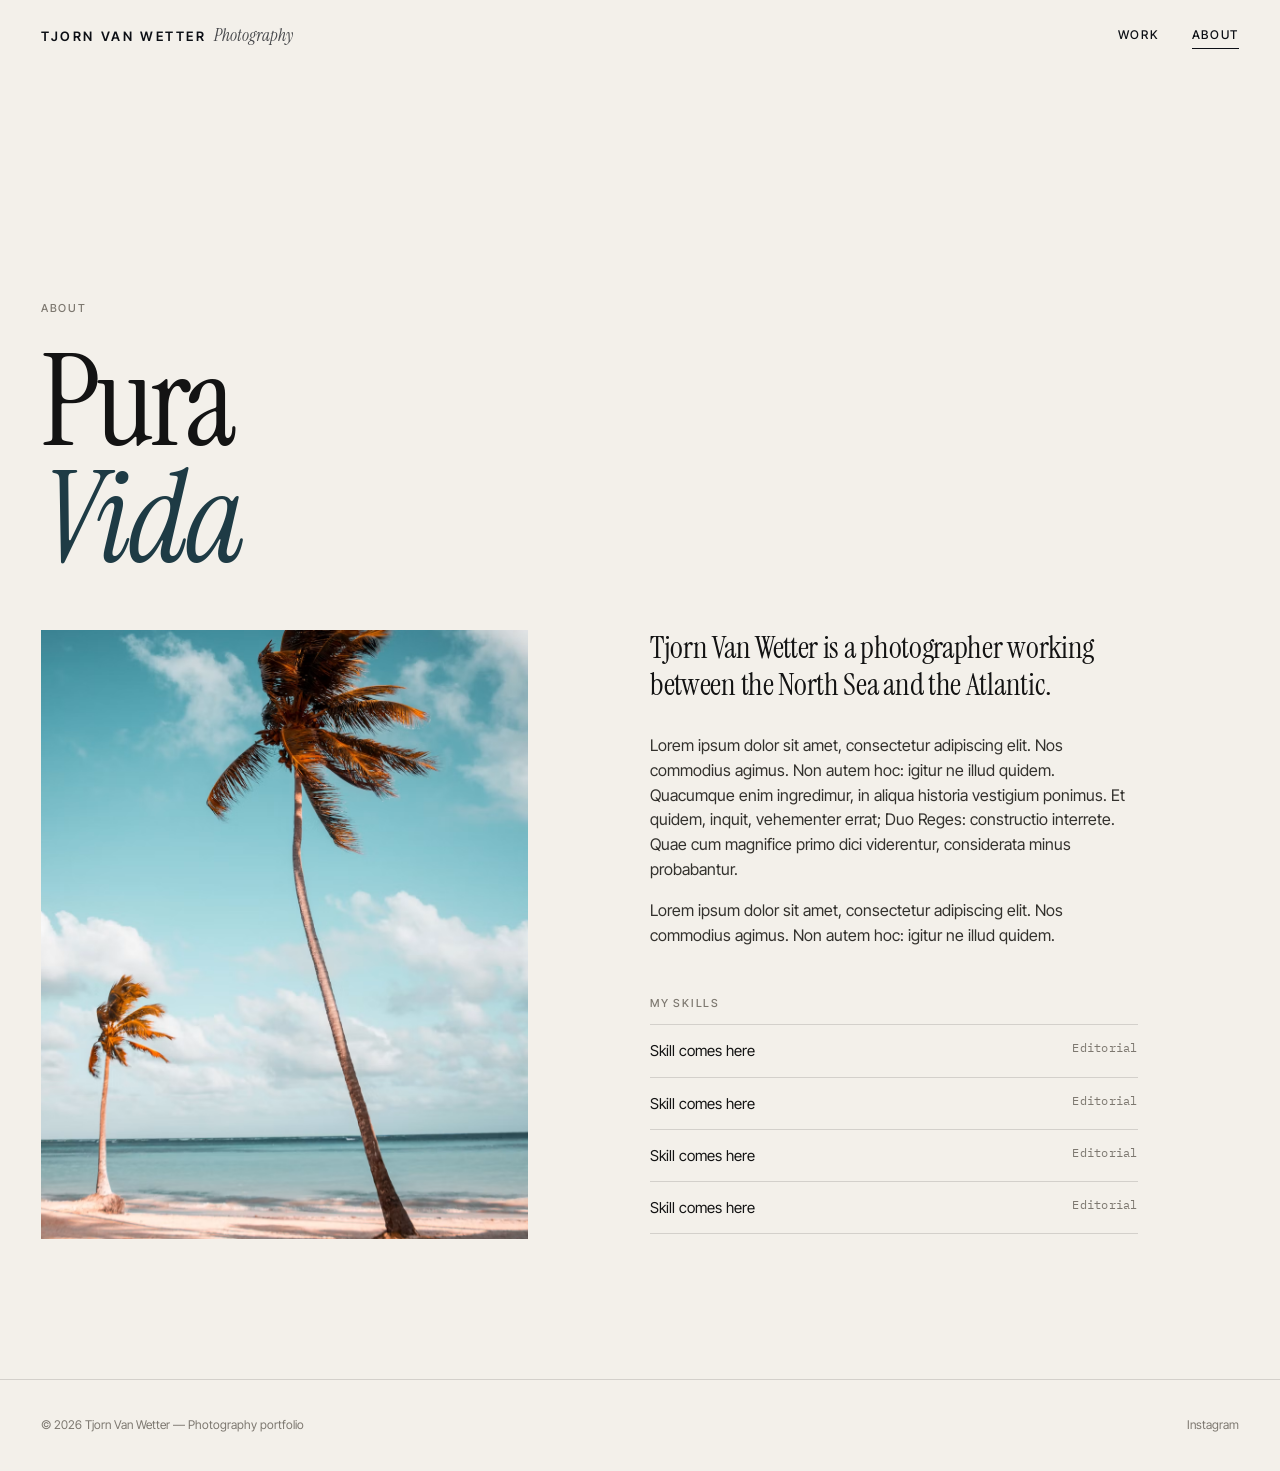
==== pages/about.html @ f1a939b2 "Add files via upload" ====
<!doctype html>
<html lang="en">
<head>
<title>About — Tjorn Van Wetter</title>
<meta charset="utf-8">
<meta name="viewport" content="width=device-width, initial-scale=1">
<link rel="preconnect" href="https://fonts.googleapis.com">
<link rel="preconnect" href="https://fonts.gstatic.com" crossorigin>
<link href="https://fonts.googleapis.com/css2?family=Instrument+Serif:ital@0;1&family=Inter+Tight:wght@400;500;600&family=IBM+Plex+Mono:wght@400&display=swap" rel="stylesheet">
<link rel="stylesheet" href="../css/style.css">
</head>
<body data-page="about">
<main class="main">
  <section class="hero hero--short">
    <p class="eyebrow reveal">About</p>
    <h1 class="title title--display split hero__title">Pura<br><em>Vida</em></h1>
  </section>
  <section class="section section--end about">
    <div class="about__portrait reveal">
      <div class="frame frame--full" data-parallax><img class="frame__img" src="../images/about/about.jpg" alt="Coastline at dusk" loading="lazy"></div>
    </div>
    <div class="about__text">
      <p class="lead lead--wide about__lead reveal">Tjorn Van Wetter is a photographer working between the North Sea and the Atlantic.</p>
      <p class="about__copy reveal">Lorem ipsum dolor sit amet, consectetur adipiscing elit. Nos commodius agimus. Non autem hoc: igitur ne illud quidem. Quacumque enim ingredimur, in aliqua historia vestigium ponimus. Et quidem, inquit, vehementer errat; Duo Reges:
      constructio interrete. Quae cum magnifice primo dici viderentur, considerata minus probabantur.</p>
      <p class="about__copy reveal">Lorem ipsum dolor sit amet, consectetur adipiscing elit. Nos commodius agimus. Non autem hoc: igitur ne illud quidem.</p>
      <div class="about__clients reveal">
        <div class="eyebrow about__label">My skills</div>
        <ul class="clients">
          <li class="clients__item"><span>Skill comes here</span><span class="meta">Editorial</span></li>
          <li class="clients__item"><span>Skill comes here</span><span class="meta">Editorial</span></li>
          <li class="clients__item"><span>Skill comes here</span><span class="meta">Editorial</span></li>
          <li class="clients__item"><span>Skill comes here</span><span class="meta">Editorial</span></li>
        </ul>
      </div>
      <!-- <a class="btn btn--spaced reveal" href="contact.html"><span class="btn__roll"><span class="btn__text">Work together</span><span class="btn__text">Work together</span></span> →</a> -->
    </div>
  </section>
</main>
<script src="../js/data.js"></script>
<script src="../js/script.js"></script>
</body>
</html>
---- css/style.css ----
*, *::before, *::after {
  box-sizing: border-box;
}

html {
  -webkit-text-size-adjust: 100%;
}

body {
  margin: 0;
  background: #f3f0ea;
  color: #131313;
  font-family: "Inter Tight", "Helvetica Neue", Arial, sans-serif;
  font-size: 15px;
  line-height: 1.55;
  -webkit-font-smoothing: antialiased;
  overflow-x: hidden;
}

img {
  display: block;
  max-width: 100%;
}

a {
  color: inherit;
  text-decoration: none;
}

button {
  font: inherit;
  color: inherit;
  background: none;
  border: 0;
  padding: 0;
  cursor: pointer;
}

::selection {
  background: #131313;
  color: #f3f0ea;
}

@media (prefers-reduced-motion: reduce) {
  *, *::before, *::after {
    animation: none !important;
    transition-duration: 0.01ms !important;
  }
}
.eyebrow {
  font-family: "Inter Tight", "Helvetica Neue", Arial, sans-serif;
  font-size: 11px;
  font-weight: 500;
  letter-spacing: 0.16em;
  text-transform: uppercase;
  color: #7d7870;
}
.eyebrow--ink {
  color: #131313;
}

.title {
  font-family: "Instrument Serif", "Times New Roman", serif;
  font-weight: 400;
  font-size: clamp(38px, 6.4vw, 96px);
  line-height: 0.95;
  letter-spacing: -0.025em;
  margin: 0;
}
.title em {
  font-style: italic;
  color: #1e3b45;
}
.title--display {
  font-size: clamp(56px, 10vw, 160px);
  line-height: 0.86;
  letter-spacing: -0.035em;
}
.title--case {
  font-size: clamp(64px, 14vw, 230px);
}

.lead {
  font-family: "Instrument Serif", "Times New Roman", serif;
  font-weight: 400;
  font-size: clamp(22px, 2.4vw, 32px);
  line-height: 1.22;
  letter-spacing: -0.01em;
  max-width: 24ch;
  margin: 0;
}
.lead--small {
  font-size: clamp(18px, 1.8vw, 24px);
}
.lead--wide {
  max-width: none;
}

.meta {
  font-family: "IBM Plex Mono", ui-monospace, monospace;
  font-size: 11.5px;
  letter-spacing: 0.02em;
  color: #7d7870;
}
.meta--ink {
  color: #131313;
}

.main {
  padding: 0 clamp(16px, 3.2vw, 44px);
}

.section {
  padding: clamp(80px, 12vw, 180px) 0;
}
.section--tight-top {
  padding-top: 100px;
}
.section--end {
  padding-top: 0;
  padding-bottom: 140px;
}

.header {
  position: fixed;
  inset: 0 0 auto 0;
  z-index: 50;
  display: flex;
  align-items: center;
  justify-content: space-between;
  padding: 22px clamp(16px, 3.2vw, 44px);
  color: #fff;
  mix-blend-mode: difference;
  pointer-events: none;
}
.header > * {
  pointer-events: auto;
}
.header__logo {
  font-family: "Inter Tight", "Helvetica Neue", Arial, sans-serif;
  font-size: 13px;
  font-weight: 600;
  letter-spacing: 0.2em;
  text-transform: uppercase;
  display: inline-flex;
  gap: 0.6em;
  align-items: baseline;
}
.header__logo-tag {
  font-family: "Instrument Serif", "Times New Roman", serif;
  font-style: italic;
  font-weight: 400;
  font-size: 17px;
  letter-spacing: 0;
  text-transform: none;
  opacity: 0.75;
  transition: opacity 0.4s cubic-bezier(0.22, 1, 0.36, 1);
}
.page--scrolled .header__logo-tag {
  opacity: 0;
}
.header__toggle {
  display: none;
  font-family: "Inter Tight", "Helvetica Neue", Arial, sans-serif;
  font-size: 12px;
  font-weight: 500;
  letter-spacing: 0.14em;
  text-transform: uppercase;
}
@media (max-width: 720px) {
  .header__toggle {
    display: block;
  }
}
.page--menu-open .header {
  mix-blend-mode: normal;
}

.nav {
  display: flex;
  gap: clamp(18px, 2.6vw, 38px);
}
.nav__link {
  font-family: "Inter Tight", "Helvetica Neue", Arial, sans-serif;
  font-size: 12px;
  font-weight: 500;
  letter-spacing: 0.14em;
  text-transform: uppercase;
  position: relative;
  padding: 4px 0;
}
.nav__link::after {
  content: "";
  position: absolute;
  left: 0;
  right: 0;
  bottom: 0;
  height: 1px;
  background: currentColor;
  transform: scaleX(0);
  transform-origin: right;
  transition: transform 0.6s cubic-bezier(0.22, 1, 0.36, 1);
}
.nav__link:hover::after {
  transform: scaleX(1);
  transform-origin: left;
}
.nav__link--active::after {
  transform: scaleX(1);
  transform-origin: left;
}
@media (max-width: 720px) {
  .nav {
    position: fixed;
    inset: 0;
    z-index: -1;
    flex-direction: column;
    justify-content: center;
    align-items: flex-start;
    gap: 8px;
    padding: clamp(16px, 3.2vw, 44px);
    background: #131313;
    color: #f3f0ea;
    clip-path: inset(0 0 100% 0);
    transition: clip-path 0.8s cubic-bezier(0.65, 0, 0.35, 1);
  }
  .nav__link {
    font-family: "Instrument Serif", "Times New Roman", serif;
    font-weight: 400;
    font-size: 56px;
    line-height: 1.1;
    letter-spacing: -0.02em;
    text-transform: none;
  }
  .page--menu-open .nav {
    clip-path: inset(0 0 0 0);
  }
}

.footer {
  display: flex;
  justify-content: space-between;
  flex-wrap: wrap;
  gap: 20px;
  padding: 36px clamp(16px, 3.2vw, 44px);
  border-top: 1px solid rgba(19, 19, 19, 0.14);
  font-size: 12px;
  color: #7d7870;
}
.footer__nav {
  display: flex;
  gap: 20px;
}
.footer__link {
  transition: color 0.3s cubic-bezier(0.22, 1, 0.36, 1);
}
.footer__link:hover {
  color: #131313;
}

.curtain {
  position: fixed;
  inset: 0;
  z-index: 100;
  background: #131313;
  pointer-events: none;
  transform: scaleY(1);
  transform-origin: top;
  transition: transform 0.9s cubic-bezier(0.65, 0, 0.35, 1);
}
.page--loaded .curtain {
  transform: scaleY(0);
}
.page--leaving .curtain {
  transform: scaleY(1);
  transform-origin: bottom;
  transition-duration: 0.6s;
}

.split__line {
  display: block;
  overflow: hidden;
  padding-bottom: 0.06em;
}
.split__line:nth-child(2) .split__inner {
  transition-delay: 0.08s;
}
.split__line:nth-child(3) .split__inner {
  transition-delay: 0.16s;
}
.split__line:nth-child(4) .split__inner {
  transition-delay: 0.24s;
}
.split__inner {
  display: inline-block;
  transform: translateY(105%);
  transition: transform 1.1s cubic-bezier(0.22, 1, 0.36, 1);
}
.page--loaded .split__inner {
  transform: none;
}

.frame {
  position: relative;
  overflow: hidden;
  background: #e9e5dc;
}
.frame__img {
  width: 100%;
  height: 100%;
  object-fit: cover;
  opacity: 0;
  transform: scale(1.08);
  transition: transform 1.4s cubic-bezier(0.22, 1, 0.36, 1), opacity 1s cubic-bezier(0.22, 1, 0.36, 1), filter 0.8s cubic-bezier(0.22, 1, 0.36, 1);
}
.frame__img--loaded {
  opacity: 1;
  transform: scale(1);
}
.frame::after {
  content: "";
  position: absolute;
  inset: 0;
  background: #1e3b45;
  mix-blend-mode: multiply;
  opacity: 0;
  transition: opacity 0.6s cubic-bezier(0.22, 1, 0.36, 1);
  pointer-events: none;
}
.frame--full {
  height: 100%;
}
.frame--bare {
  background: none;
}
.frame--failed {
  background: linear-gradient(135deg, #c9d3d3, #8ea3a8 60%, #5f7a82);
}
.frame--failed .frame__img {
  opacity: 0 !important;
}

.chip {
  font-family: "Inter Tight", "Helvetica Neue", Arial, sans-serif;
  font-size: 11px;
  font-weight: 500;
  letter-spacing: 0.14em;
  text-transform: uppercase;
  position: relative;
  overflow: hidden;
  isolation: isolate;
  padding: 10px 16px;
  border: 1px solid rgba(19, 19, 19, 0.14);
  border-radius: 99px;
  transition: color 0.4s cubic-bezier(0.22, 1, 0.36, 1), border-color 0.4s cubic-bezier(0.22, 1, 0.36, 1);
}
.chip::before {
  content: "";
  position: absolute;
  inset: 0;
  z-index: -1;
  border-radius: inherit;
  background: #131313;
  transform: translateY(101%);
  transition: transform 0.5s cubic-bezier(0.22, 1, 0.36, 1);
}
.chip:hover {
  border-color: #131313;
}
.chip__count {
  font-family: "IBM Plex Mono", ui-monospace, monospace;
  font-size: 9px;
  margin-left: 4px;
  opacity: 0.6;
}
.chip--active {
  color: #f3f0ea;
  border-color: #131313;
}
.chip--active::before {
  transform: none;
}

.chips {
  display: flex;
  flex-wrap: wrap;
  gap: 6px;
}

.badge {
  font-family: "IBM Plex Mono", ui-monospace, monospace;
  font-size: 10px;
  text-transform: uppercase;
  letter-spacing: 0.08em;
  padding: 3px 7px;
  border: 1px solid rgba(19, 19, 19, 0.14);
  border-radius: 99px;
  color: #7d7870;
}

.btn {
  font-family: "Inter Tight", "Helvetica Neue", Arial, sans-serif;
  font-size: 11px;
  font-weight: 500;
  letter-spacing: 0.16em;
  text-transform: uppercase;
  position: relative;
  overflow: hidden;
  isolation: isolate;
  display: inline-flex;
  align-items: center;
  gap: 12px;
  padding: 16px 24px;
  border: 1px solid #131313;
  border-radius: 99px;
  transition: color 0.5s cubic-bezier(0.22, 1, 0.36, 1);
}
.btn::before {
  content: "";
  position: absolute;
  inset: 0;
  z-index: -1;
  border-radius: inherit;
  background: #131313;
  transform: scaleY(0);
  transition: transform 0.5s cubic-bezier(0.22, 1, 0.36, 1);
}
.btn::before {
  transform-origin: bottom;
}
.btn:hover {
  color: #f3f0ea;
}
.btn:hover::before {
  transform: scaleY(1);
}
.btn__roll {
  display: inline-block;
  height: 1.2em;
  overflow: hidden;
  line-height: 1.2;
}
.btn__text {
  display: block;
  transition: transform 0.5s cubic-bezier(0.22, 1, 0.36, 1);
}
.btn:hover .btn__text {
  transform: translateY(-100%);
}
.btn--start {
  align-self: flex-start;
}
.btn--spaced {
  margin-top: 40px;
}

.cursor {
  font-family: "Inter Tight", "Helvetica Neue", Arial, sans-serif;
  font-size: 11px;
  font-weight: 500;
  letter-spacing: 0.14em;
  text-transform: uppercase;
  position: fixed;
  left: 0;
  top: 0;
  z-index: 90;
  display: grid;
  place-items: center;
  width: 92px;
  height: 92px;
  margin: -46px 0 0 -46px;
  border-radius: 50%;
  background: #131313;
  color: #f3f0ea;
  pointer-events: none;
  transform: translate3d(-200px, -200px, 0) scale(0);
  transition: transform 0.15s linear;
}
@media (hover: none) {
  .cursor {
    display: none;
  }
}

.crumbs {
  font-family: "Inter Tight", "Helvetica Neue", Arial, sans-serif;
  font-size: 11px;
  font-weight: 400;
  letter-spacing: 0.14em;
  text-transform: uppercase;
  display: flex;
  flex-wrap: wrap;
  gap: 8px;
  color: #7d7870;
}
.crumbs__link {
  color: #131313;
}
.crumbs__link:hover {
  text-decoration: underline;
  text-underline-offset: 3px;
}

.projects {
  display: grid;
  grid-template-columns: repeat(12, 1fr);
  gap: clamp(28px, 4vw, 64px) clamp(16px, 2vw, 28px);
}

.project {
  grid-column: span 6;
  transition: opacity 0.5s cubic-bezier(0.22, 1, 0.36, 1), transform 0.7s cubic-bezier(0.22, 1, 0.36, 1);
}
.project:nth-child(4n+1) {
  grid-column: 1/span 7;
  margin-top: 0;
}
.project:nth-child(4n+2) {
  grid-column: 9/span 4;
  margin-top: 18vh;
}
.project:nth-child(4n+3) {
  grid-column: 2/span 5;
  margin-top: 0;
}
.project:nth-child(4n+4) {
  grid-column: 7/span 6;
  margin-top: 10vh;
}
@media (max-width: 720px) {
  .project {
    grid-column: 1/-1 !important;
    margin-top: 0 !important;
  }
}
.project__link {
  display: block;
}
.project__frame {
  aspect-ratio: 4/5;
}
.project:nth-child(4n+1) .project__frame, .project:nth-child(4n+4) .project__frame {
  aspect-ratio: 3/2;
}
.project__link:hover .frame__img--loaded {
  transform: scale(1.045);
}
.project__link:hover .frame::after {
  opacity: 0.18;
}
.project__info {
  display: flex;
  justify-content: space-between;
  align-items: baseline;
  gap: 16px;
  margin-top: 14px;
}
.project__title {
  font-family: "Instrument Serif", "Times New Roman", serif;
  font-weight: 400;
  font-size: clamp(26px, 2.6vw, 38px);
  line-height: 1;
  letter-spacing: -0.015em;
  margin: 0;
}
.project__arrow {
  display: inline-block;
  font-family: "Inter Tight", "Helvetica Neue", Arial, sans-serif;
  font-size: 0.5em;
  vertical-align: middle;
  opacity: 0;
  transform: translateX(-6px);
  transition: 0.5s cubic-bezier(0.22, 1, 0.36, 1);
}
.project__link:hover .project__arrow {
  opacity: 1;
  transform: translateX(6px);
}
.project__kicker {
  margin-top: 6px;
}
.project--teaser .frame__img--loaded {
  filter: grayscale(1) contrast(0.9);
}
.project--teaser:hover .frame__img--loaded {
  filter: grayscale(0.4);
}
.project--hidden {
  display: none;
}
.project--out {
  opacity: 0;
  transform: translateY(20px);
}

.gallery {
  columns: 3 280px;
  column-gap: clamp(14px, 1.6vw, 24px);
}

.shot {
  break-inside: avoid;
  margin: 0 0 clamp(14px, 1.6vw, 24px);
  cursor: zoom-in;
}
.shot:hover .frame__img--loaded {
  transform: scale(1.035);
}
.shot:focus-visible {
  outline: 1px solid #131313;
  outline-offset: 6px;
}
.shot__frame .frame__img {
  transition: transform 1.2s cubic-bezier(0.22, 1, 0.36, 1), opacity 1s cubic-bezier(0.22, 1, 0.36, 1);
}
.shot__caption {
  display: flex;
  justify-content: space-between;
  padding-top: 10px;
  overflow: hidden;
}
.shot__title, .shot__action {
  opacity: 0;
  transform: translateY(100%);
  transition: transform 0.6s cubic-bezier(0.22, 1, 0.36, 1), opacity 0.6s cubic-bezier(0.22, 1, 0.36, 1);
}
.shot:hover .shot__title, .shot:focus-visible .shot__title, .shot:hover .shot__action, .shot:focus-visible .shot__action {
  opacity: 1;
  transform: none;
}
@media (hover: none) {
  .shot__title, .shot__action {
    opacity: 1;
    transform: none;
  }
}
.shot__action {
  transition-delay: 0.05s;
}

.lightbox {
  position: fixed;
  inset: 0;
  z-index: 80;
  display: grid;
  grid-template-rows: auto 1fr auto;
  background: rgba(14, 16, 17, 0.96);
  color: #eeeeee;
  opacity: 0;
  visibility: hidden;
  transition: opacity 0.5s cubic-bezier(0.22, 1, 0.36, 1), visibility 0s 0.5s;
}
.lightbox--open {
  opacity: 1;
  visibility: visible;
  transition: opacity 0.5s cubic-bezier(0.22, 1, 0.36, 1);
}
.lightbox__top, .lightbox__bottom {
  display: flex;
  justify-content: space-between;
  align-items: center;
  gap: 20px;
  padding: 20px clamp(16px, 3.2vw, 44px);
}
.lightbox__top {
  font-family: "Inter Tight", "Helvetica Neue", Arial, sans-serif;
  font-size: 11px;
  font-weight: 500;
  letter-spacing: 0.16em;
  text-transform: uppercase;
}
.lightbox__bottom {
  position: relative;
}
.lightbox__close {
  font-family: "Inter Tight", "Helvetica Neue", Arial, sans-serif;
  font-size: 11px;
  font-weight: 500;
  letter-spacing: 0.16em;
  text-transform: uppercase;
  display: inline-flex;
  align-items: center;
  gap: 10px;
}
.lightbox__close-icon {
  position: relative;
  width: 18px;
  height: 18px;
  transition: transform 0.5s cubic-bezier(0.22, 1, 0.36, 1);
}
.lightbox__close-icon::before, .lightbox__close-icon::after {
  content: "";
  position: absolute;
  left: 0;
  right: 0;
  top: 50%;
  height: 1px;
  background: currentColor;
  transform: rotate(45deg);
}
.lightbox__close-icon::after {
  transform: rotate(-45deg);
}
.lightbox__close:hover .lightbox__close-icon {
  transform: rotate(90deg);
}
.lightbox__stage {
  position: relative;
  display: grid;
  place-items: center;
  overflow: hidden;
  padding: 0 clamp(16px, 3.2vw, 44px);
  cursor: zoom-in;
}
.lightbox__stage--zoomed {
  cursor: zoom-out;
}
.lightbox__img {
  max-width: 100%;
  max-height: 100%;
  object-fit: contain;
  transform-origin: 50% 50%;
  clip-path: inset(0 0 0 0);
  user-select: none;
  -webkit-user-drag: none;
  transition: transform 0.7s cubic-bezier(0.22, 1, 0.36, 1), opacity 0.45s cubic-bezier(0.22, 1, 0.36, 1), clip-path 0.9s cubic-bezier(0.22, 1, 0.36, 1);
}
.lightbox__img--swapping {
  opacity: 0;
  transform: translateX(var(--dir, 30px));
}
.lightbox__img--entering {
  opacity: 0;
  clip-path: inset(12% 12% 12% 12%);
}
.lightbox__stage--zoomed .lightbox__img {
  transition: transform 0.12s linear;
}
.lightbox__hint {
  position: absolute;
  bottom: 16px;
  left: 50%;
  transform: translateX(-50%);
  font-family: "IBM Plex Mono", ui-monospace, monospace;
  font-size: 10.5px;
  color: #8a8680;
  pointer-events: none;
  transition: opacity 0.4s;
}
.lightbox__stage--zoomed .lightbox__hint {
  opacity: 0;
}
.lightbox__title {
  font-family: "Instrument Serif", "Times New Roman", serif;
  font-weight: 400;
  font-size: clamp(24px, 2.6vw, 36px);
  line-height: 1.1;
  letter-spacing: -0.01em;
}
.lightbox__meta {
  color: #9a9690;
}
.lightbox__link {
  font-family: "Inter Tight", "Helvetica Neue", Arial, sans-serif;
  font-size: 11px;
  font-weight: 500;
  letter-spacing: 0.16em;
  text-transform: uppercase;
  padding-bottom: 3px;
  border-bottom: 1px solid rgba(255, 255, 255, 0.3);
  transition: border-color 0.4s;
}
.lightbox__link:hover {
  border-color: #fff;
}
.lightbox__arrows {
  display: flex;
  gap: 8px;
}
.lightbox__btn {
  display: grid;
  place-items: center;
  width: 46px;
  height: 46px;
  border: 1px solid rgba(255, 255, 255, 0.22);
  border-radius: 50%;
  transition: background 0.4s cubic-bezier(0.22, 1, 0.36, 1), color 0.4s, transform 0.4s cubic-bezier(0.22, 1, 0.36, 1);
}
.lightbox__btn:hover {
  background: #eeeeee;
  color: #111;
  transform: scale(1.06);
}
.lightbox__progress {
  position: absolute;
  left: 0;
  bottom: 0;
  height: 1px;
  background: #eeeeee;
  transition: width 0.7s cubic-bezier(0.22, 1, 0.36, 1);
}

.field {
  position: relative;
}
.field__input {
  width: 100%;
  padding: 22px 0 10px;
  border: 0;
  border-bottom: 1px solid rgba(19, 19, 19, 0.14);
  border-radius: 0;
  background: transparent;
  font: inherit;
  font-size: 17px;
  color: #131313;
  outline: none;
  resize: vertical;
}
.field__label {
  position: absolute;
  left: 0;
  top: 22px;
  color: #7d7870;
  pointer-events: none;
  transform-origin: left;
  transition: transform 0.45s cubic-bezier(0.22, 1, 0.36, 1), font-size 0.45s cubic-bezier(0.22, 1, 0.36, 1), color 0.3s;
}
.field__input:focus + .field__label, .field__input:not(:placeholder-shown) + .field__label {
  font-family: "Inter Tight", "Helvetica Neue", Arial, sans-serif;
  font-size: 11px;
  font-weight: 400;
  letter-spacing: 0.14em;
  text-transform: uppercase;
  transform: translateY(-20px);
}
.field::after {
  content: "";
  position: absolute;
  left: 0;
  right: 0;
  bottom: 0;
  height: 1px;
  background: #131313;
  transform: scaleX(0);
  transform-origin: left;
  transition: transform 0.7s cubic-bezier(0.22, 1, 0.36, 1);
}
.field:focus-within::after {
  transform: scaleX(1);
}

.hero {
  display: flex;
  flex-direction: column;
  justify-content: flex-end;
  min-height: 92vh;
  padding: 140px 0 48px;
}
.hero--short {
  min-height: 70vh;
}
.hero--shorter {
  min-height: 60vh;
}
.hero__title {
  margin-top: 18px;
}
.hero__meta {
  display: grid;
  grid-template-columns: repeat(12, 1fr);
  gap: 20px;
  margin-top: 40px;
  padding-top: 18px;
  border-top: 1px solid rgba(19, 19, 19, 0.14);
}
.hero__meta > :nth-child(1) {
  grid-column: 1/span 4;
}
.hero__meta > :nth-child(2) {
  grid-column: 6/span 4;
}
.hero__meta > :nth-child(3) {
  grid-column: 11/span 2;
  justify-self: end;
}
@media (max-width: 720px) {
  .hero__meta {
    grid-template-columns: 1fr;
  }
  .hero__meta > * {
    grid-column: auto !important;
    justify-self: start !important;
  }
}
.hero__cue {
  display: inline-flex;
  align-items: center;
  gap: 10px;
}
.hero__cue-line {
  width: 1px;
  height: 34px;
  background: #131313;
  transform-origin: top;
  animation: hero-cue 2.2s cubic-bezier(0.65, 0, 0.35, 1) infinite;
}

@keyframes hero-cue {
  0% {
    transform: scaleY(0);
    transform-origin: top;
  }
  50% {
    transform: scaleY(1);
    transform-origin: top;
  }
  51% {
    transform-origin: bottom;
  }
  100% {
    transform: scaleY(0);
    transform-origin: bottom;
  }
}
.work__head {
  display: flex;
  justify-content: space-between;
  align-items: flex-end;
  flex-wrap: wrap;
  gap: 24px;
  margin-bottom: 42px;
}

.case__hero {
  padding: 150px 0 60px;
}
.case__title {
  margin-top: 22px;
}
.case__cover {
  height: 88vh;
  margin: 0 calc(clamp(16px, 3.2vw, 44px) * -1);
}
.case__cover .frame__img {
  transform: scale(1.15);
}
.case__intro {
  display: grid;
  grid-template-columns: repeat(12, 1fr);
  gap: 20px;
}
@media (max-width: 720px) {
  .case__intro > * {
    grid-column: 1/-1 !important;
  }
}
.case__lead {
  grid-column: 1/span 6;
}
.case__body {
  grid-column: 8/span 4;
  margin: 0;
  color: #3c3a36;
}

.facts {
  display: grid;
  grid-template-columns: repeat(4, 1fr);
  gap: 20px;
  margin: 48px 0 0;
  padding-top: 18px;
  border-top: 1px solid rgba(19, 19, 19, 0.14);
}
@media (max-width: 720px) {
  .facts {
    grid-template-columns: 1fr 1fr;
  }
}
.facts__label {
  margin-bottom: 6px;
}
.facts__value {
  margin: 0;
  font-size: 14px;
}

.next {
  display: block;
  padding: 70px 0 110px;
  border-top: 1px solid rgba(19, 19, 19, 0.14);
  text-align: center;
}
.next__title {
  display: inline-block;
  transition: letter-spacing 0.8s cubic-bezier(0.22, 1, 0.36, 1), color 0.5s;
}
.next:hover .next__title {
  letter-spacing: 0.01em;
  color: #1e3b45;
}
.next__thumb {
  width: 220px;
  aspect-ratio: 4/5;
  margin: 26px auto 0;
  clip-path: inset(50% 0 50% 0);
  transition: clip-path 0.9s cubic-bezier(0.22, 1, 0.36, 1);
}
.next:hover .next__thumb {
  clip-path: inset(0 0 0 0);
}

.photo {
  display: grid;
  grid-template-columns: minmax(0, 1fr) 340px;
  gap: clamp(24px, 3vw, 48px);
  min-height: 100vh;
  padding-top: 110px;
}
@media (max-width: 900px) {
  .photo {
    grid-template-columns: 1fr;
  }
}
.photo__view {
  position: relative;
  height: calc(100vh - 150px);
  overflow: hidden;
  background: #e9e5dc;
  cursor: zoom-in;
}
@media (max-width: 900px) {
  .photo__view {
    height: 70vh;
  }
}
.photo__view .frame__img {
  object-fit: contain;
  transition: transform 0.7s cubic-bezier(0.22, 1, 0.36, 1), opacity 1s;
}
.photo__view--zoomed {
  cursor: move;
}
.photo__view--zoomed .frame__img {
  transition: transform 0.1s linear;
}
.photo__loupe {
  position: absolute;
  right: 16px;
  bottom: 16px;
  padding: 6px 10px;
  border-radius: 99px;
  background: #f3f0ea;
  font-family: "IBM Plex Mono", ui-monospace, monospace;
  font-size: 10.5px;
}
.photo__aside {
  display: flex;
  flex-direction: column;
  gap: 26px;
  padding-bottom: 40px;
}
.photo__title {
  font-family: "Instrument Serif", "Times New Roman", serif;
  font-weight: 400;
  font-size: clamp(40px, 4vw, 64px);
  line-height: 0.95;
  letter-spacing: -0.02em;
  margin: 0;
}
.photo__label {
  margin-bottom: 10px;
}
.photo__pager {
  display: flex;
  justify-content: space-between;
}
.photo__pager-link {
  color: #131313;
}

.spec {
  display: grid;
  grid-template-columns: 90px 1fr;
  gap: 8px 12px;
  margin: 0;
  padding-top: 16px;
  border-top: 1px solid rgba(19, 19, 19, 0.14);
  font-size: 13.5px;
}
.spec__term {
  font-family: "Inter Tight", "Helvetica Neue", Arial, sans-serif;
  font-size: 11px;
  font-weight: 400;
  letter-spacing: 0.14em;
  text-transform: uppercase;
  padding-top: 2px;
  color: #7d7870;
}
.spec__def {
  margin: 0;
}

.filmstrip {
  display: grid;
  grid-template-columns: repeat(4, 1fr);
  gap: 6px;
}
.filmstrip__item {
  aspect-ratio: 1;
  background: #e9e5dc;
  overflow: hidden;
  opacity: 0.5;
  transition: opacity 0.4s;
}
.filmstrip__item:hover, .filmstrip__item--active {
  opacity: 1;
}
.filmstrip__img {
  width: 100%;
  height: 100%;
  object-fit: cover;
}

.about {
  display: grid;
  grid-template-columns: repeat(12, 1fr);
  gap: 20px;
  align-items: start;
}
@media (max-width: 720px) {
  .about > * {
    grid-column: 1/-1 !important;
  }
}
.about__portrait {
  grid-column: 1/span 5;
  aspect-ratio: 4/5;
}
.about__text {
  grid-column: 7/span 5;
}
.about__lead {
  margin-bottom: 28px;
}
.about__copy {
  font-size: 16px;
  color: #33312d;
}
.about__clients {
  margin-top: 48px;
}
.about__label {
  margin-bottom: 12px;
}

.clients {
  list-style: none;
  margin: 0;
  padding: 0;
  border-top: 1px solid rgba(19, 19, 19, 0.14);
}
.clients__item {
  display: flex;
  justify-content: space-between;
  padding: 14px 0;
  border-bottom: 1px solid rgba(19, 19, 19, 0.14);
  transition: padding 0.5s cubic-bezier(0.22, 1, 0.36, 1), color 0.4s;
}
.clients__item:hover {
  padding-left: 14px;
  color: #1e3b45;
}

.contact {
  display: grid;
  grid-template-columns: repeat(12, 1fr);
  gap: 20px;
}
@media (max-width: 720px) {
  .contact > * {
    grid-column: 1/-1 !important;
  }
}
.contact__intro {
  grid-column: 1/span 5;
}
.contact__mail {
  font-family: "Instrument Serif", "Times New Roman", serif;
  font-weight: 400;
  font-size: clamp(30px, 4vw, 58px);
  line-height: 1;
  letter-spacing: -0.02em;
  display: inline-block;
  padding-bottom: 4px;
  background: linear-gradient(currentColor, currentColor) 0 100%/0 1px no-repeat;
  transition: background-size 0.7s cubic-bezier(0.22, 1, 0.36, 1);
}
.contact__mail:hover {
  background-size: 100% 1px;
}
.contact__note {
  margin-top: 28px;
}
.contact__form {
  grid-column: 7/span 6;
  display: grid;
  gap: 30px;
}
.contact__actions {
  display: flex;
  flex-wrap: wrap;
  align-items: center;
  gap: 20px;
}
.contact__status {
  min-height: 1.4em;
  font-family: "IBM Plex Mono", ui-monospace, monospace;
  font-size: 12px;
}

.reveal {
  opacity: 0;
  transform: translateY(40px);
  transition: opacity 1s cubic-bezier(0.22, 1, 0.36, 1), transform 1.2s cubic-bezier(0.22, 1, 0.36, 1);
}
.reveal--in {
  opacity: 1;
  transform: none;
}
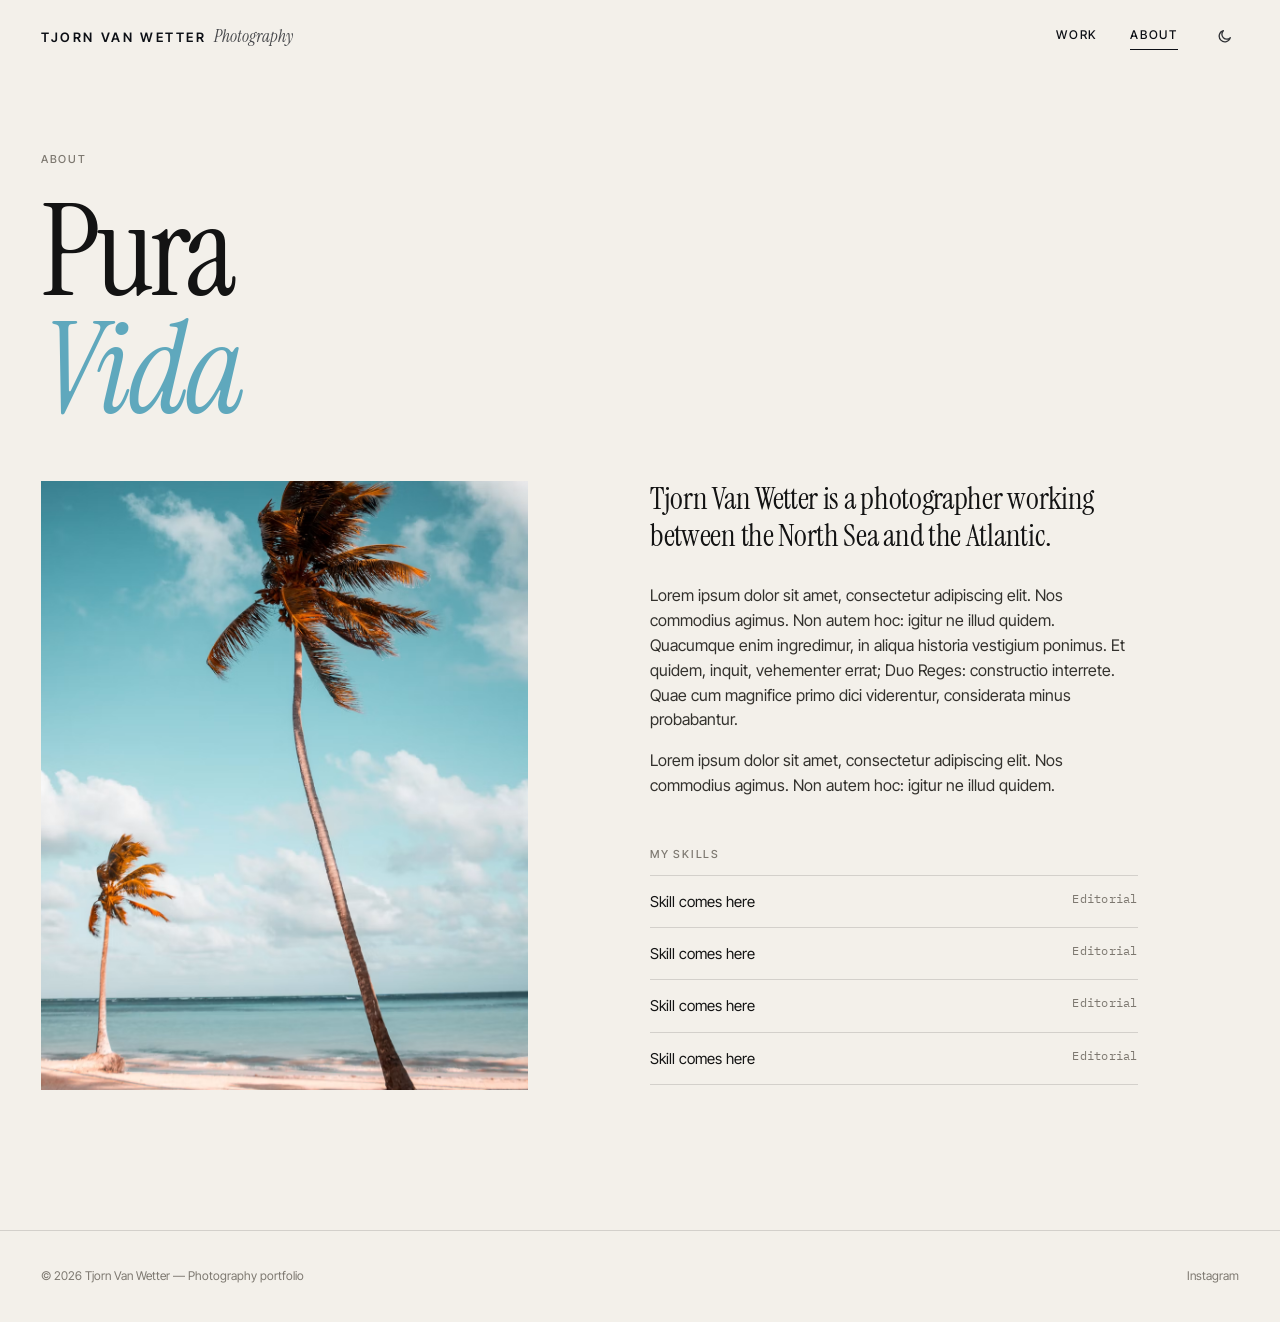
==== commit fc5b8366: "Edits (dark modus)" ====
--- a/pages/about.html
+++ b/pages/about.html
@@ -4,6 +4,7 @@
 <title>About — Tjorn Van Wetter</title>
 <meta charset="utf-8">
 <meta name="viewport" content="width=device-width, initial-scale=1">
+<script>(function(){try{var t=localStorage.getItem("theme");if(!t)t=matchMedia("(prefers-color-scheme: dark)").matches?"dark":"light";document.documentElement.dataset.theme=t;}catch(e){}})();</script>
 <link rel="preconnect" href="https://fonts.googleapis.com">
 <link rel="preconnect" href="https://fonts.gstatic.com" crossorigin>
 <link href="https://fonts.googleapis.com/css2?family=Instrument+Serif:ital@0;1&family=Inter+Tight:wght@400;500;600&family=IBM+Plex+Mono:wght@400&display=swap" rel="stylesheet">
--- a/css/style.css
+++ b/css/style.css
@@ -1,3 +1,37 @@
+:root {
+  --paper: #f3f0ea;
+  --paper-2: #e9e5dc;
+  --ink: #131313;
+  --muted: #7d7870;
+  --sea: #5fa8bd;
+  --line: rgba(19, 19, 19, 0.14);
+  --body-text: #3c3a36;
+  --curtain: #a4ceda;
+}
+
+:root[data-theme=dark] {
+  --paper: #15171a;
+  --paper-2: #1d2024;
+  --ink: #f3f0ea;
+  --muted: #dbdbda;
+  --sea: #a4ceda;
+  --line: rgba(243, 240, 234, 0.16);
+  --body-text: #e9e9e9;
+  --curtain: #a4ceda;
+}
+
+@media (prefers-color-scheme: dark) {
+  :root:not([data-theme]) {
+    --paper: #15171a;
+    --paper-2: #1d2024;
+    --ink: #f3f0ea;
+    --muted: #9b968d;
+    --sea: #5fa8bd;
+    --line: rgba(243, 240, 234, 0.16);
+    --body-text: #d8d4cc;
+    --curtain: #5fa8bd;
+  }
+}
 *, *::before, *::after {
   box-sizing: border-box;
 }
@@ -8,13 +42,14 @@
 
 body {
   margin: 0;
-  background: #f3f0ea;
-  color: #131313;
+  background: var(--paper);
+  color: var(--ink);
   font-family: "Inter Tight", "Helvetica Neue", Arial, sans-serif;
   font-size: 15px;
   line-height: 1.55;
   -webkit-font-smoothing: antialiased;
   overflow-x: hidden;
+  transition: background-color 0.4s cubic-bezier(0.22, 1, 0.36, 1), color 0.4s cubic-bezier(0.22, 1, 0.36, 1);
 }
 
 img {
@@ -37,8 +72,8 @@
 }
 
 ::selection {
-  background: #131313;
-  color: #f3f0ea;
+  background: var(--ink);
+  color: var(--paper);
 }
 
 @media (prefers-reduced-motion: reduce) {
@@ -53,10 +88,13 @@
   font-weight: 500;
   letter-spacing: 0.16em;
   text-transform: uppercase;
-  color: #7d7870;
+  color: var(--muted);
+}
+:root[data-theme=dark] .eyebrow {
+  color: var(--sea);
 }
 .eyebrow--ink {
-  color: #131313;
+  color: var(--ink);
 }
 
 .title {
@@ -69,7 +107,7 @@
 }
 .title em {
   font-style: italic;
-  color: #1e3b45;
+  color: var(--sea);
 }
 .title--display {
   font-size: clamp(56px, 10vw, 160px);
@@ -100,10 +138,10 @@
   font-family: "IBM Plex Mono", ui-monospace, monospace;
   font-size: 11.5px;
   letter-spacing: 0.02em;
-  color: #7d7870;
+  color: var(--muted);
 }
 .meta--ink {
-  color: #131313;
+  color: var(--ink);
 }
 
 .main {
@@ -243,9 +281,9 @@
   flex-wrap: wrap;
   gap: 20px;
   padding: 36px clamp(16px, 3.2vw, 44px);
-  border-top: 1px solid rgba(19, 19, 19, 0.14);
+  border-top: 1px solid var(--line);
   font-size: 12px;
-  color: #7d7870;
+  color: var(--muted);
 }
 .footer__nav {
   display: flex;
@@ -255,14 +293,14 @@
   transition: color 0.3s cubic-bezier(0.22, 1, 0.36, 1);
 }
 .footer__link:hover {
-  color: #131313;
+  color: var(--ink);
 }
 
 .curtain {
   position: fixed;
   inset: 0;
   z-index: 100;
-  background: #131313;
+  background: var(--curtain);
   pointer-events: none;
   transform: scaleY(1);
   transform-origin: top;
@@ -303,7 +341,7 @@
 .frame {
   position: relative;
   overflow: hidden;
-  background: #e9e5dc;
+  background: var(--paper-2);
 }
 .frame__img {
   width: 100%;
@@ -321,7 +359,7 @@
   content: "";
   position: absolute;
   inset: 0;
-  background: #1e3b45;
+  background: var(--sea);
   mix-blend-mode: multiply;
   opacity: 0;
   transition: opacity 0.6s cubic-bezier(0.22, 1, 0.36, 1);
@@ -350,7 +388,7 @@
   overflow: hidden;
   isolation: isolate;
   padding: 10px 16px;
-  border: 1px solid rgba(19, 19, 19, 0.14);
+  border: 1px solid var(--line);
   border-radius: 99px;
   transition: color 0.4s cubic-bezier(0.22, 1, 0.36, 1), border-color 0.4s cubic-bezier(0.22, 1, 0.36, 1);
 }
@@ -360,12 +398,12 @@
   inset: 0;
   z-index: -1;
   border-radius: inherit;
-  background: #131313;
+  background: var(--ink);
   transform: translateY(101%);
   transition: transform 0.5s cubic-bezier(0.22, 1, 0.36, 1);
 }
 .chip:hover {
-  border-color: #131313;
+  border-color: var(--ink);
 }
 .chip__count {
   font-family: "IBM Plex Mono", ui-monospace, monospace;
@@ -374,8 +412,8 @@
   opacity: 0.6;
 }
 .chip--active {
-  color: #f3f0ea;
-  border-color: #131313;
+  color: var(--paper);
+  border-color: var(--ink);
 }
 .chip--active::before {
   transform: none;
@@ -393,9 +431,13 @@
   text-transform: uppercase;
   letter-spacing: 0.08em;
   padding: 3px 7px;
-  border: 1px solid rgba(19, 19, 19, 0.14);
+  border: 1px solid var(--line);
   border-radius: 99px;
-  color: #7d7870;
+  color: var(--muted);
+}
+:root[data-theme=dark] .badge {
+  color: var(--sea);
+  border: 1px solid var(--sea);
 }
 
 .btn {
@@ -411,7 +453,7 @@
   align-items: center;
   gap: 12px;
   padding: 16px 24px;
-  border: 1px solid #131313;
+  border: 1px solid var(--ink);
   border-radius: 99px;
   transition: color 0.5s cubic-bezier(0.22, 1, 0.36, 1);
 }
@@ -421,7 +463,7 @@
   inset: 0;
   z-index: -1;
   border-radius: inherit;
-  background: #131313;
+  background: var(--ink);
   transform: scaleY(0);
   transition: transform 0.5s cubic-bezier(0.22, 1, 0.36, 1);
 }
@@ -429,7 +471,7 @@
   transform-origin: bottom;
 }
 .btn:hover {
-  color: #f3f0ea;
+  color: var(--paper);
 }
 .btn:hover::before {
   transform: scaleY(1);
@@ -470,8 +512,8 @@
   height: 92px;
   margin: -46px 0 0 -46px;
   border-radius: 50%;
-  background: #131313;
-  color: #f3f0ea;
+  background: var(--ink);
+  color: var(--paper);
   pointer-events: none;
   transform: translate3d(-200px, -200px, 0) scale(0);
   transition: transform 0.15s linear;
@@ -491,10 +533,10 @@
   display: flex;
   flex-wrap: wrap;
   gap: 8px;
-  color: #7d7870;
+  color: var(--muted);
 }
 .crumbs__link {
-  color: #131313;
+  color: var(--ink);
 }
 .crumbs__link:hover {
   text-decoration: underline;
@@ -579,6 +621,9 @@
 .project__kicker {
   margin-top: 6px;
 }
+:root[data-theme=dark] .project__kicker {
+  color: #ffffff;
+}
 .project--teaser .frame__img--loaded {
   filter: grayscale(1) contrast(0.9);
 }
@@ -607,7 +652,7 @@
   transform: scale(1.035);
 }
 .shot:focus-visible {
-  outline: 1px solid #131313;
+  outline: 1px solid var(--ink);
   outline-offset: 6px;
 }
 .shot__frame .frame__img {
@@ -807,12 +852,12 @@
   width: 100%;
   padding: 22px 0 10px;
   border: 0;
-  border-bottom: 1px solid rgba(19, 19, 19, 0.14);
+  border-bottom: 1px solid var(--line);
   border-radius: 0;
   background: transparent;
   font: inherit;
   font-size: 17px;
-  color: #131313;
+  color: var(--ink);
   outline: none;
   resize: vertical;
 }
@@ -820,7 +865,7 @@
   position: absolute;
   left: 0;
   top: 22px;
-  color: #7d7870;
+  color: var(--muted);
   pointer-events: none;
   transform-origin: left;
   transition: transform 0.45s cubic-bezier(0.22, 1, 0.36, 1), font-size 0.45s cubic-bezier(0.22, 1, 0.36, 1), color 0.3s;
@@ -840,13 +885,56 @@
   right: 0;
   bottom: 0;
   height: 1px;
-  background: #131313;
+  background: var(--ink);
   transform: scaleX(0);
   transform-origin: left;
   transition: transform 0.7s cubic-bezier(0.22, 1, 0.36, 1);
 }
 .field:focus-within::after {
   transform: scaleX(1);
+}
+
+.theme-toggle {
+  display: inline-flex;
+  align-items: center;
+  justify-content: center;
+  width: 28px;
+  height: 28px;
+  color: currentColor;
+  opacity: 0.85;
+  transition: opacity 0.3s cubic-bezier(0.22, 1, 0.36, 1), transform 0.3s cubic-bezier(0.22, 1, 0.36, 1);
+}
+.theme-toggle:hover {
+  opacity: 1;
+}
+.theme-toggle:active {
+  transform: scale(0.88);
+}
+.theme-toggle__icon {
+  width: 16px;
+  height: 16px;
+  stroke: currentColor;
+}
+.theme-toggle__icon--sun {
+  display: none;
+}
+@media (max-width: 720px) {
+  .theme-toggle {
+    width: auto;
+    height: auto;
+    margin-top: 8px;
+  }
+  .theme-toggle__icon {
+    width: 22px;
+    height: 22px;
+  }
+}
+
+:root[data-theme=dark] .theme-toggle__icon--sun {
+  display: block;
+}
+:root[data-theme=dark] .theme-toggle__icon--moon {
+  display: none;
 }
 
 .hero {
@@ -857,7 +945,7 @@
   padding: 140px 0 48px;
 }
 .hero--short {
-  min-height: 70vh;
+  min-height: 45vh;
 }
 .hero--shorter {
   min-height: 60vh;
@@ -871,7 +959,7 @@
   gap: 20px;
   margin-top: 40px;
   padding-top: 18px;
-  border-top: 1px solid rgba(19, 19, 19, 0.14);
+  border-top: 1px solid var(--line);
 }
 .hero__meta > :nth-child(1) {
   grid-column: 1/span 4;
@@ -900,7 +988,7 @@
 .hero__cue-line {
   width: 1px;
   height: 34px;
-  background: #131313;
+  background: var(--ink);
   transform-origin: top;
   animation: hero-cue 2.2s cubic-bezier(0.65, 0, 0.35, 1) infinite;
 }
@@ -960,7 +1048,7 @@
 .case__body {
   grid-column: 8/span 4;
   margin: 0;
-  color: #3c3a36;
+  color: var(--body-text);
 }
 
 .facts {
@@ -969,7 +1057,7 @@
   gap: 20px;
   margin: 48px 0 0;
   padding-top: 18px;
-  border-top: 1px solid rgba(19, 19, 19, 0.14);
+  border-top: 1px solid var(--line);
 }
 @media (max-width: 720px) {
   .facts {
@@ -987,7 +1075,7 @@
 .next {
   display: block;
   padding: 70px 0 110px;
-  border-top: 1px solid rgba(19, 19, 19, 0.14);
+  border-top: 1px solid var(--line);
   text-align: center;
 }
 .next__title {
@@ -996,7 +1084,7 @@
 }
 .next:hover .next__title {
   letter-spacing: 0.01em;
-  color: #1e3b45;
+  color: var(--sea);
 }
 .next__thumb {
   width: 220px;
@@ -1025,7 +1113,7 @@
   position: relative;
   height: calc(100vh - 150px);
   overflow: hidden;
-  background: #e9e5dc;
+  background: var(--paper-2);
   cursor: zoom-in;
 }
 @media (max-width: 900px) {
@@ -1049,7 +1137,7 @@
   bottom: 16px;
   padding: 6px 10px;
   border-radius: 99px;
-  background: #f3f0ea;
+  background: var(--paper);
   font-family: "IBM Plex Mono", ui-monospace, monospace;
   font-size: 10.5px;
 }
@@ -1075,7 +1163,7 @@
   justify-content: space-between;
 }
 .photo__pager-link {
-  color: #131313;
+  color: var(--ink);
 }
 
 .spec {
@@ -1084,7 +1172,7 @@
   gap: 8px 12px;
   margin: 0;
   padding-top: 16px;
-  border-top: 1px solid rgba(19, 19, 19, 0.14);
+  border-top: 1px solid var(--line);
   font-size: 13.5px;
 }
 .spec__term {
@@ -1094,7 +1182,7 @@
   letter-spacing: 0.14em;
   text-transform: uppercase;
   padding-top: 2px;
-  color: #7d7870;
+  color: var(--muted);
 }
 .spec__def {
   margin: 0;
@@ -1107,7 +1195,7 @@
 }
 .filmstrip__item {
   aspect-ratio: 1;
-  background: #e9e5dc;
+  background: var(--paper-2);
   overflow: hidden;
   opacity: 0.5;
   transition: opacity 0.4s;
@@ -1146,6 +1234,9 @@
   font-size: 16px;
   color: #33312d;
 }
+:root[data-theme=dark] .about__copy {
+  color: var(--body-text);
+}
 .about__clients {
   margin-top: 48px;
 }
@@ -1157,18 +1248,18 @@
   list-style: none;
   margin: 0;
   padding: 0;
-  border-top: 1px solid rgba(19, 19, 19, 0.14);
+  border-top: 1px solid var(--line);
 }
 .clients__item {
   display: flex;
   justify-content: space-between;
   padding: 14px 0;
-  border-bottom: 1px solid rgba(19, 19, 19, 0.14);
+  border-bottom: 1px solid var(--line);
   transition: padding 0.5s cubic-bezier(0.22, 1, 0.36, 1), color 0.4s;
 }
 .clients__item:hover {
   padding-left: 14px;
-  color: #1e3b45;
+  color: var(--sea);
 }
 
 .contact {
